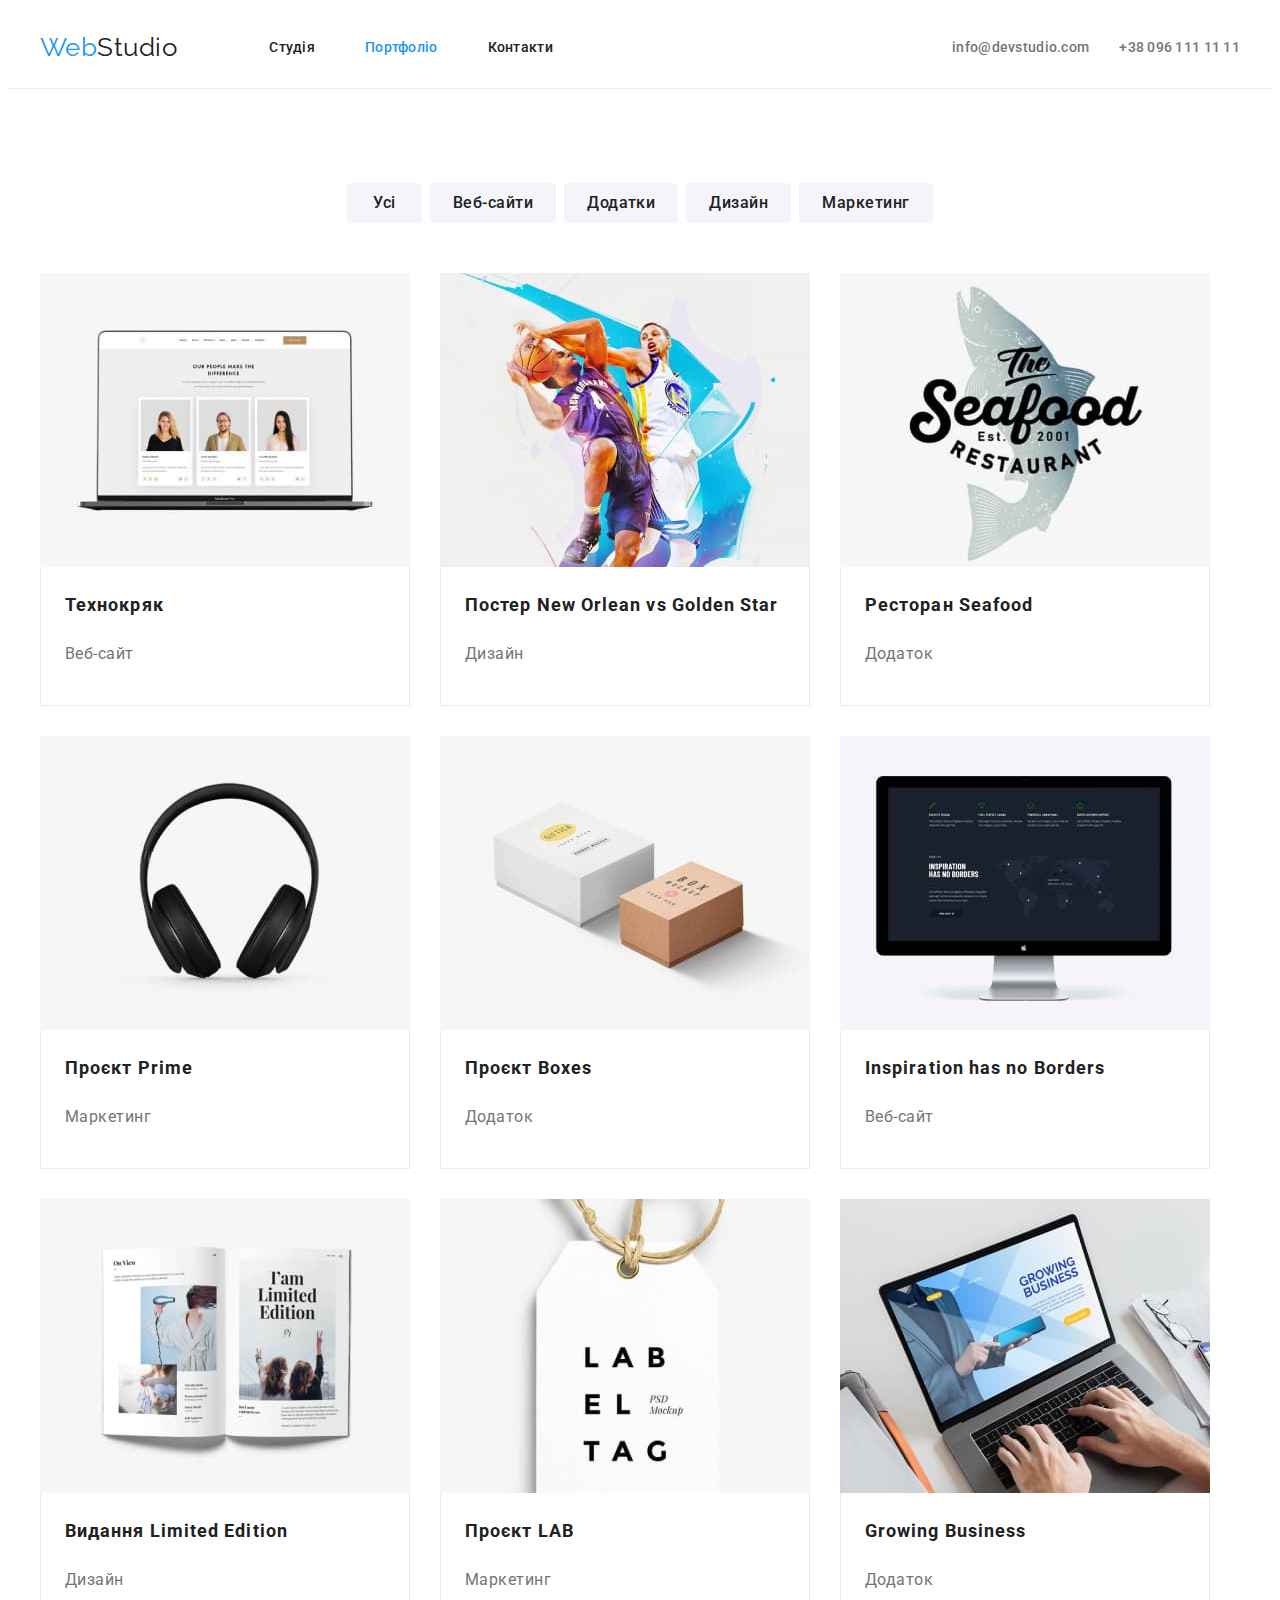
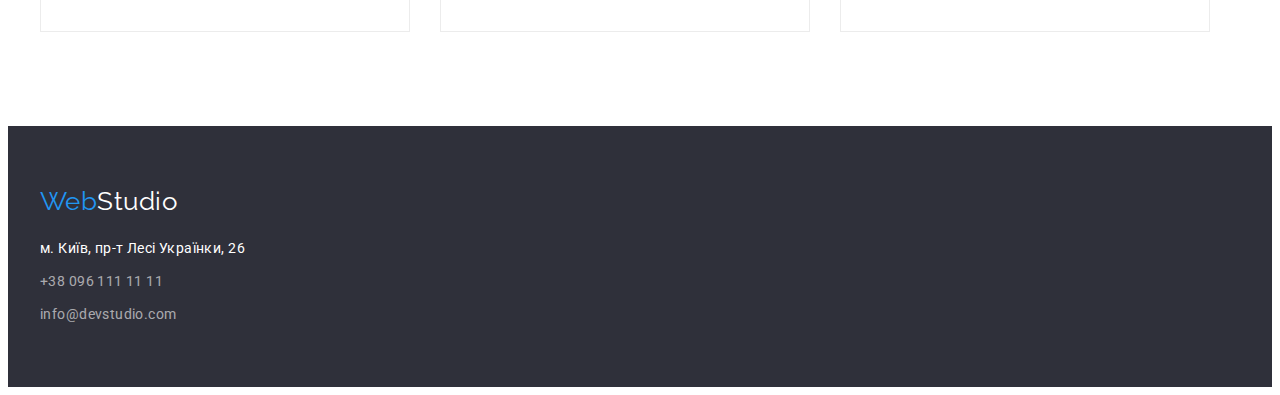
==== portfolio.html @ 0838f2b9 "home-work-04" ====
<!DOCTYPE html>
<html lang="uk">
  <head>
    <meta charset="UTF-8" />
    <meta http-equiv="X-UA-Compatible" content="IE=edge" />
    <meta name="viewport" content="width=device-width, initial-scale=1.0" />
    <title>WebStudio</title>
    <link rel="preconnect" href="https://fonts.googleapis.com" />
    <link rel="preconnect" href="https://fonts.gstatic.com" crossorigin />
    <link
      href="https://fonts.googleapis.com/css2?family=Raleway:wght@700&family=Roboto:wght@400;500;700;900&display=swap"
      rel="stylesheet"
    />
    <link
      rel="stylesheet"
      href="https://cdnjs.cloudflare.com/ajax/libs/modern-normalize/1.1.0/modern-normalize.min.css"
      integrity="sha512-wpPYUAdjBVSE4KJnH1VR1HeZfpl1ub8YT/NKx4PuQ5NmX2tKuGu6U/JRp5y+Y8XG2tV+wKQpNHVUX03MfMFn9Q=="
      crossorigin="anonymous"
      referrerpolicy="no-referrer"
    />
    <link rel="stylesheet" href="./css/style.css" />
  </head>
  <body>
    <!-- Heder -->
    <header class="heder">
      <div class="container main-nav">
        <!-- Logo -->
        <a href="./index.html" class="heder-logo link">
          <span class="heder-logo-web">Web</span>Studio
        </a>
        <!-- Site nav -->
        <nav>
          <ul class="site-nav list">
            <li class="item"><a class="link" href="./index.html">Студія</a></li>
            <li class="item">
              <a class="link current" href="./portfolio.html">Портфоліо</a>
            </li>
            <li class="item"><a class="link" href="">Контакти</a></li>
          </ul>
        </nav>
        <!-- Site contacts -->
        <ul class="site-contacts list">
          <li class="item">
            <a class="contacts-link link" href="">info@devstudio.com</a>
          </li>
          <li class="item">
            <a class="contacts-link link" href="">+38 096 111 11 11</a>
          </li>
        </ul>
      </div>
    </header>
    <!-- Main -->
    <main>
      <section class="gallery">
        <div class="container">
          <h1 class="visually-hidden">Наші роботи</h1>
          <ul class="filter list">
            <!-- Button -->
            <li class="filter-button">
              <button class="portfolio-button everyone" type="button">
                Усі
              </button>
            </li>
            <li class="filter-button">
              <button class="portfolio-button" type="button">Веб-сайти</button>
            </li>
            <li class="filter-button">
              <button class="portfolio-button" type="button">Додатки</button>
            </li>
            <li class="filter-button">
              <button class="portfolio-button" type="button">Дизайн</button>
            </li>
            <li class="filter-button">
              <button class="portfolio-button" type="button">Маркетинг</button>
            </li>
          </ul>
          <!-- Gallery -->
          <ul class="work-gallery list">
            <li class="work-gallery-item">
              <a class="work-gallery-link link" href="">
               <div class="galery-list">
                  <img
                  class="work-gallery-img"
                  src="./images/технокряк_img.jpeg"
                  alt="Технокряк"
                />
                <div class="gallery-item">
                  <h2 class="work-gallery-title">Технокряк</h2>
                  <p class="work-gallery-text">Веб-сайт</p>
                </div>   
               </div>
              </a>
            </li>
            <li class="work-gallery-item">
              <a class="work-gallery-link link" href="">
               <div class="galery-list">
                  <img
                  class="work-gallery-img"
                  src="./images/постер_img.jpeg"
                  alt="Постер New Orlean vs Golden Star"
                />
                <div class="gallery-item">
                  <h2 class="work-gallery-title">
                    Постер New Orlean vs Golden Star
                  </h2>
                  <p class="work-gallery-text">Дизайн</p>
                </div>
               </div>
              </a>
            </li>
            <li class="work-gallery-item">
              <a class="work-gallery-link link" href="">
               <div class="galery-list">
                  <img
                  class="work-gallery-img"
                  src="./images/ресторан_img.jpeg"
                  alt="Ресторан Seafood"
                />
                <div class="gallery-item">
                  <h2 class="work-gallery-title">Ресторан Seafood</h2>
                  <p class="work-gallery-text">Додаток</p>
                </div>
               </div>
              </a>
            </li>
            <li class="work-gallery-item">
              <a class="work-gallery-link link" href="">
               <div class="galery-list">
                  <img
                  class="work-gallery-img"
                  src="./images/prime_img.jpeg"
                  alt="Проєкт Prime"
                />
                <div class="gallery-item">
                  <h2 class="work-gallery-title">Проєкт Prime</h2>
                  <p class="work-gallery-text">Маркетинг</p>
                </div>
               </div>
              </a>
            </li>
            <li class="work-gallery-item">
              <a class="work-gallery-link link" href="">
               <div class="galery-list">
                  <img
                  class="work-gallery-img"
                  src="./images/проект_boxes_img.jpeg"
                  alt="Проєкт Boxes"
                />
                <div class="gallery-item">
                  <h2 class="work-gallery-title">Проєкт Boxes</h2>
                  <p class="work-gallery-text">Додаток</p>
                </div>
               </div>
              </a>
            </li>
            <li class="work-gallery-item">
              <a class="work-gallery-link link" href="">
               <div class="galery-list">
                  <img
                  class="work-gallery-img"
                  src="./images/inspiration_img.jpeg"
                  alt="Inspiration has no Borders"
                />
                <div class="gallery-item">
                  <h2 class="work-gallery-title">Inspiration has no Borders</h2>
                  <p class="work-gallery-text">Веб-сайт</p>
                </div>
               </div>
              </a>
            </li>
            <li class="work-gallery-item">
              <a class="work-gallery-link link" href="">
               <div class="galery-list">
                  <img
                  class="work-gallery-img"
                  src="./images/видання_img.jpeg"
                  alt="Видання Limited Edition"
                />
                <div class="gallery-item">
                  <h2 class="work-gallery-title">Видання Limited Edition</h2>
                  <p class="work-gallery-text">Дизайн</p>
                </div>
               </div>
              </a>
            </li>
            <li class="work-gallery-item">
              <a class="work-gallery-link link" href="">
               <div class="galery-list">
                  <img
                  class="work-gallery-img"
                  src="./images/lab_img.jpeg"
                  alt="Проєкт LAB"
                />
                <div class="gallery-item">
                  <h2 class="work-gallery-title">Проєкт LAB</h2>
                  <p class="work-gallery-text">Маркетинг</p>
                </div>
               </div>
              </a>
            </li>
            <li class="work-gallery-item">
              <a class="work-gallery-link link" href="">
               <div class="galery-list">
                  <img
                  class="work-gallery-img"
                  src="./images/growing_img.jpeg"
                  alt="Growing Business"
                />
                <div class="gallery-item">
                  <h2 class="work-gallery-title">Growing Business</h2>
                 <p class="work-gallery-text">Додаток</p>
                </div>
               </div>
              </a>
            </li>
          </ul>
        </div>
      </section>
    </main>
    <!-- Footer -->
    <footer class="footer">
      <div class="footer-container">
        <a href="./index.html" class="footer-logo link">
          <span class="footer-logo-web">Web</span>Studio
        </a>
        <address class="address">
          <ul class="footer-list list">
            <li class="footer-item">
              <a
                class="footer-address link"
                href="https://goo.gl/maps/XTzX59LygXazEwyC6"
                target="_blank"
                rel="noopener noreferrer nofollow"
                >м. Київ, пр-т Лесі Українки, 26
              </a>
            </li>
            <li class="footer-item">
              <a class="footer-link link" href="tel:+380961111111"
                >+38 096 111 11 11
              </a>
            </li>
            <li class="footer-item">
              <a class="footer-link link" href="mailto:info@devstudio.com"
                >info@devstudio.com
              </a>
            </li>
          </ul>
        </address>
      </div>
    </footer>
  </body>
</html>
---- css/style.css ----
/* колір основного тексту #212121 */

/* вторинний колір тексту #757575 */

/* білий колір #FFFFFF */

/* акцент #2196F3 */

/* основний колір фона #2F303A */

/* вторинний колір фона #F5F4FA */

/* колір блоку герой #2F303A */

:root {
   --primary-text-color: #212121;
   --title-text-color: #757575;
   --accent-color: #2196f3;
   --white-color: #ffffff;
   --team-color: #f5f4fa;
   --secondary-background-color: #2f303a;
   --footer-text-color: rgba(255, 255, 255, 0.6);
   --button-color: #188ce8;
   --portfolio-bgr-color: #f5f5f5;
 }
 
 body {
   background-color: var(--white-color);
   color: var(--primary-text-color);
 
   font-family: "Roboto", sans-serif;
   letter-spacing: 0.03em;
 }
 img {
   max-width: 100%;
   display: block;
 }

 h1,
 h2,
 h3,
 h4,
 p 
 a {
   margin: 0px;
   padding: 0px;
   text-decoration: none;
 }

 .list {
   list-style: none;
   padding: 0;
   margin: 0;
 }
 
 .link {
   text-decoration: none;
   padding-top: 32px;
   padding-bottom: 32px;
 }
 
 /* Heder */

.heder {
   border-bottom: 1px solid #ECECEC;
}

 .main-nav {
   display: flex;
   align-items: center;
 }

 .container {
   margin-left: auto;
   margin-right: auto;
   padding-left: 15px;
   padding-right: 15px;
   width: 1200px;
 }

 /* Logo */
 .heder-logo {
   display: block;
   padding-top: 24px;
   padding-bottom: 25px;
   margin-right: 92px;

   color: var(--primary-text-color);
   font-family: "Raleway", sans-serif;
   font-size: 26px;
   line-height: 1.19;
   
 }
 
 .heder-logo-web {
   color: var(--accent-color);
 }
 
 /* Site nav */
 .site-nav {
   display: flex;
 }

 .site-nav .item + .item {
   margin-left: 50px;
   display: block;
  
 } 

 .site-nav .item:last-child {
   margin-right: 0;

 }
   
 .site-nav .link {
   display: block;
   color: var(--primary-text-color);
   font-weight: 500;
   font-size: 14px;
   line-height: 1.14;
   letter-spacing: 0.02em;
 }
 
 .site-nav .link:hover,
 .site-nav .link:focus {
   color: var(--accent-color);
 }
 
 .site-nav .link.current {
   color: var(--accent-color);
 }
 
 /* Site contacts */
 .site-contacts {
   margin-left: auto;
   display: flex;

 }
 

 
 .site-contacts .contacts-link:hover,
 .site-contacts .contacts-link:focus {
   color: var(--accent-color);
 } 

 .site-contacts .item + .item {
   margin-left: 30px;
   display: block;
 }
 .contacts-link .link {
   padding-top: 32px;
   padding-bottom: 32px;
  
 } 
 .site-contacts .contacts-link {
   
   color: var(--title-text-color);
   font-weight: 500;
   font-size: 14px;
   line-height: 1.14;
   letter-spacing: 0.02em;
   display: inline-block;
   display: flex;
   align-items: center;
 }

 .mail-icon {
   width: 16px;
   height: 12px;
   margin-right: 10px;
 }
   
 .phone-icon {
   width: 10px;
   height: 16px;
   margin-right: 10px;
 }
 .mail-icon:hover,
 .mail-icon:focus {
   color: var(--accent-color);
 }

 /* Hero */
 
 .hero {
   background: var(--secondary-background-color);
   text-align: center;
   padding-top: 200px;
   padding-bottom: 200px;
 }

 .overley {
   max-width: 1600px;
   height: 600px;
   margin-left: auto;
   margin-right: auto;
   background-image: linear-gradient( 
      to right, 
      rgba(47, 48, 58, 0.4), 
      rgba(47, 48, 58, 0.4)),
   url(../images/hero.img.jpeg);
 }

 .container .list {
   text-align: center;
 }
 
 .hero-list {
   color: var(--white-color);
   font-weight: 900;
   font-size: 44px;
   line-height: 1.36;
   text-align: center;
   letter-spacing: 0.06em;
   text-transform: uppercase;
   margin-top: 0;
   margin-right: auto;
  margin-left: auto;
   margin-bottom: 30px;
   max-width: 696px;
}
 
 .hero-button {
   background-color: var(--accent-color);
   color: var(--white-color);
   box-shadow: 0px 4px 4px rgba(0, 0, 0, 0.15);
   font-family: inherit;
   font-weight: 700;
   font-size: 16px;
   line-height: 1.88;
   
   letter-spacing: 0.06em;
   border-radius: 4px;
   cursor: pointer;
   text-transform: initial;
   padding: 10px 32px;
   min-width: 216px;
   border: 1px solid transparent;
 }
 
 .hero-button:hover,
 .hero-button:focus {
   background-color: var(--button-color);
 }
 
 /* Advantage */
 
 .advantage {
   padding-top: 94px;
   padding-bottom: 94px;
}

  .visually-hidden {
   position: absolute;
   white-space: nowrap;
   width: 1px;
   height: 1px;
   overflow: hidden;
   border: 0;
   padding: 0;
   clip: rect(0 0 0 0);
   clip-path: inset(50%);
   margin: 0;
 }
 .advantage-list {
   flex-basis: 270px;
   text-align: left;
 }

 .advantage-list::before {
   display: block;
   content: "";
   height: 120px;
   margin-bottom: 30px;
   border-radius: 4px;
   background-color: #F5F4FA;
   background-size: 70px;
   background-repeat: no-repeat;
   background-position: center;
   
 }

 .icon-antena::before {
   background-image: url(../images/antenna\ .svg);
   
 }

 .icon-clock::before {
   background-image: url(../images/clock\ .svg);
 }

 .icon-vector::before {
   background-image: url(../images/Vector.svg);
 }

 .icon-astronaut::before {
   background-image: url(../images/astronaut\ .svg);
 } 
 .advantage-benefits {
   display: flex;
 }

 .advantage-benefits  .advantage-list + .advantage-list {
   margin-left: 30px;
 }
 
 .advantage-title {
   color: var(--primary-text-color);
   font-weight: 700;
   font-size: 14px;
   line-height: 1.14;
   letter-spacing: 0.03em;
   text-transform: uppercase;
   margin-top: 0;
   margin-bottom: 10px;
 }

 .advantage-text {
   color: var(--title-text-color);
   font-size: 14px;
   line-height: 1.71;
   letter-spacing: 0.03em;
   margin-top: 0;
   margin-bottom: 0;
   
 }
 
 /* Work */
 
 .section-work {
padding-bottom: 94px;
 }

 .title-work {
   color: var(--primary-text-color);
   font-weight: 700;
   font-size: 36px;
   line-height: 1.67;
   text-align: center;
   letter-spacing: 0.03em;
   margin-top: 0;
   margin-bottom: 50px;
 
   
 }

 .work {
   margin-top: 0;
   margin-bottom: 0;
   padding-left: 0;
   display: flex;
   flex-wrap: wrap;
 }
 
 .work-list {
   margin-right: 30px;
 }

 .work-list:nth-child(3n) {
   margin-right: 0;
 }

 .work-img {
   width: 370px;
   height: 294px; 
 }
 
 /* Team */

 .section-team {
   background-color: var(--team-color);
   padding-top: 94px;
   padding-bottom: 94px;
 }

 .title-team {
   color: var(--primary-text-color);
   font-weight: 700;
   font-size: 36px;
   line-height: 1.67;
   text-align: center;
   letter-spacing: 0.03em;
   margin-top: 0px;
   margin-bottom: 50px;
 }
 
 .team-list {
   margin-top: 0;
   margin-bottom: 0;
   display: flex;
   flex-wrap: wrap;
 }
 
 .team-list-hero {
   background-color: var(--white-color);
   box-shadow: 0px 1px 3px rgba(0, 0, 0, 0.12), 0px 1px 1px rgba(0, 0, 0, 0.14), 0px 2px 1px rgba(0, 0, 0, 0.2);
border-radius: 0px 0px 4px 4px;
 }

 .team-list-hero:not(:last-child) {
   margin-right: 30px;
 }

 .team-item {
   padding-top: 30px;
   padding-bottom: 30px;
 }
   
 .team-hero {
   color: var(--primary-text-color);
   font-weight: 500;
   font-size: 16px;
   line-height: 1.19;
   letter-spacing: 0.03em;
   margin-top: 0px;
   margin-bottom: 10px;
   text-align: center;
 }

 .team-text {
   color: var(--title-text-color);
   font-size: 16px;
   line-height: 1.19;
   margin-top: 0;
   margin-bottom: 0;
   text-align: center;
 }

 /* Company */

 .company {
   padding-top: 94px;
   padding-bottom: 94px;
 }

 .company-title {
   
   font-family: 'Roboto';
font-style: normal;
font-weight: 700;
font-size: 36px;
line-height: 42px;
text-align: center;
letter-spacing: 0.03em;
 }

 .company-about {
   display: flex;
 }

 .company-list {
   display: flex;
   justify-content: center;
   align-items: center;
   border: 1px solid #afb1b8;
   border-radius: 4px;
   transition: border-radius 250ms cubic-bezier(0.4, 0, 0.2, 1);
   width: 224px;
   height: 92px;
   margin: 15px;
   background-color: transparent;
   margin: 0px;
    padding: 0px;
    text-decoration: none;
 }


 .company-bloc {
   background-color: transparent;
   margin: 0px;
    padding: 0px;
    text-decoration: none;
 }

 .company-svg {
   fill: #afb1b8;
 }


 
 /* Footer */
 
 .footer {
   background-color: var(--secondary-background-color);
   padding-top: 60px;
   padding-bottom: 60px;
}

.footer-container {
   margin-left: auto;
   margin-right: auto;
   padding-left: 15px;
   padding-right: 15px;
   width: 1200px;
}

.footer-logo {
   color: var(--white-color);
   font-family: "Raleway", sans-serif;
   font-size: 26px;
   line-height: 1.19;
   display: inline-block;
   padding-top: 0;
   padding-bottom: 0;
   margin-bottom: 20px;
 }

.footer-logo-web {
   color: var(--accent-color);
   font-family: "Raleway", sans-serif;
   font-size: 26px;
   line-height: 1.19;
 }

 .footer-address {
   color: var(--white-color);
   font-style: normal;
   font-size: 14px;
   line-height: 1.71;
   letter-spacing: 0.03em;
   padding-top: 0;
   padding-bottom: 0;
   display: inline-block;
 }

 .footer-item {
   margin-bottom: 9px;
 }

 .footer-list .footer-item + .footer-item {
   margin-bottom: 9px;
 }

 .footer-list .footer-item:last-child {
   margin-bottom: 0;
 }
 
 .footer-address:hover,
 .footer-address:focus {
   color: var(--accent-color);
 }
 

 .footer-link:hover,
 .footer-link:focus {
   color: var(--accent-color);
 }
 
 .footer-link {
   color: var(--footer-text-color);
   font-style: normal;
   font-size: 14px;
   line-height: 1.71;
   letter-spacing: 0.03em;
   padding-top: 0;
   padding-bottom: 0;
 }
 
 /* Studio */
 
 .studio:hover,
 .studio:focus {
   color: var(--accent-color);
 }
 
 /* ----------------- Сторінка Портфоліо ---------------- */
 
 /* Main */

 .gallery {
   padding-top: 94px;
   padding-bottom: 94px;
 }
 
 .visually-hidden {
   white-space: nowrap;
   width: 1px;
   height: 1px;
   overflow: hidden;
   border: 0;
   padding: 0;
   clip: rect(0 0 0 0);
   clip-path: inset(50%);
   margin: -1px;
 }
 
 /* Button */

 .filter {
   display: flex;
   justify-content: center;
 }
 
 .filter .filter-button + .filter-button {
   margin-left: 8px;
 }

 .portfolio-button {
   background-color: var(--team-color);
   color: var(--primary-text-color);
   font-family: inherit;
   font-weight: 500;
   font-size: 16px;
   line-height: 1.62;
   letter-spacing: 0.03em;
   cursor: pointer;
   text-transform: initial;
   border-radius: 4px;
   border: 1px solid transparent;
   padding-left: 22px;
   padding-top: 6px;
   padding-right: 22px;
   padding-bottom: 6px;
 }
 .everyone {
   padding-left: 25px;
   padding-top: 6px;
   padding-right: 25px;
   padding-bottom: 6px;
}


 .portfolio-button:hover,
 .portfolio-button:focus {
   background-color: var(--accent-color);
   color: var(--white-color);
   box-shadow: 0px 4px 4px rgba(0, 0, 0, 0.15);

 }
 
 /* Work Gallery */

 .work-gallery {
   margin-top: 50px;
   display: flex;
   flex-wrap: wrap;
  
 }

 .galery-list:hover,
 .galery-list:focus {
   box-shadow: 0px 4px 4px rgba(0, 0, 0, 0.15);

 } 

 .gallery-item {
   padding-top: 20px;
   padding-bottom: 20px;
   padding-left: 24px;
   padding-right: 24px;
   border-left: 1px solid #ECECEC;
   border-right: 1px solid #ECECEC;
   border-bottom: 1px solid #ECECEC;
   
      
 }

 .work-gallery-item {
   margin-right: 30px;
   margin-bottom: 30px;
   text-align: left;
 
 }

 .work-gallery-item:nth-child(3n) {
   margin-right: 0;

 }

 .work-gallery-item:nth-last-child(-n + 3) {
   margin-bottom: 0;
 }

 .work-gallery-title {
   font-weight: 700;
   font-size: 18px;
   line-height: 2;
   letter-spacing: 0.06em;
   color: var(--primary-text-color);
   margin-bottom: 4px;
   
 }
 
 .work-gallery-text {
   font-size: 16px;
   line-height: 1.88;
   letter-spacing: 0.03em;
   color: var(--title-text-color);
   
 }
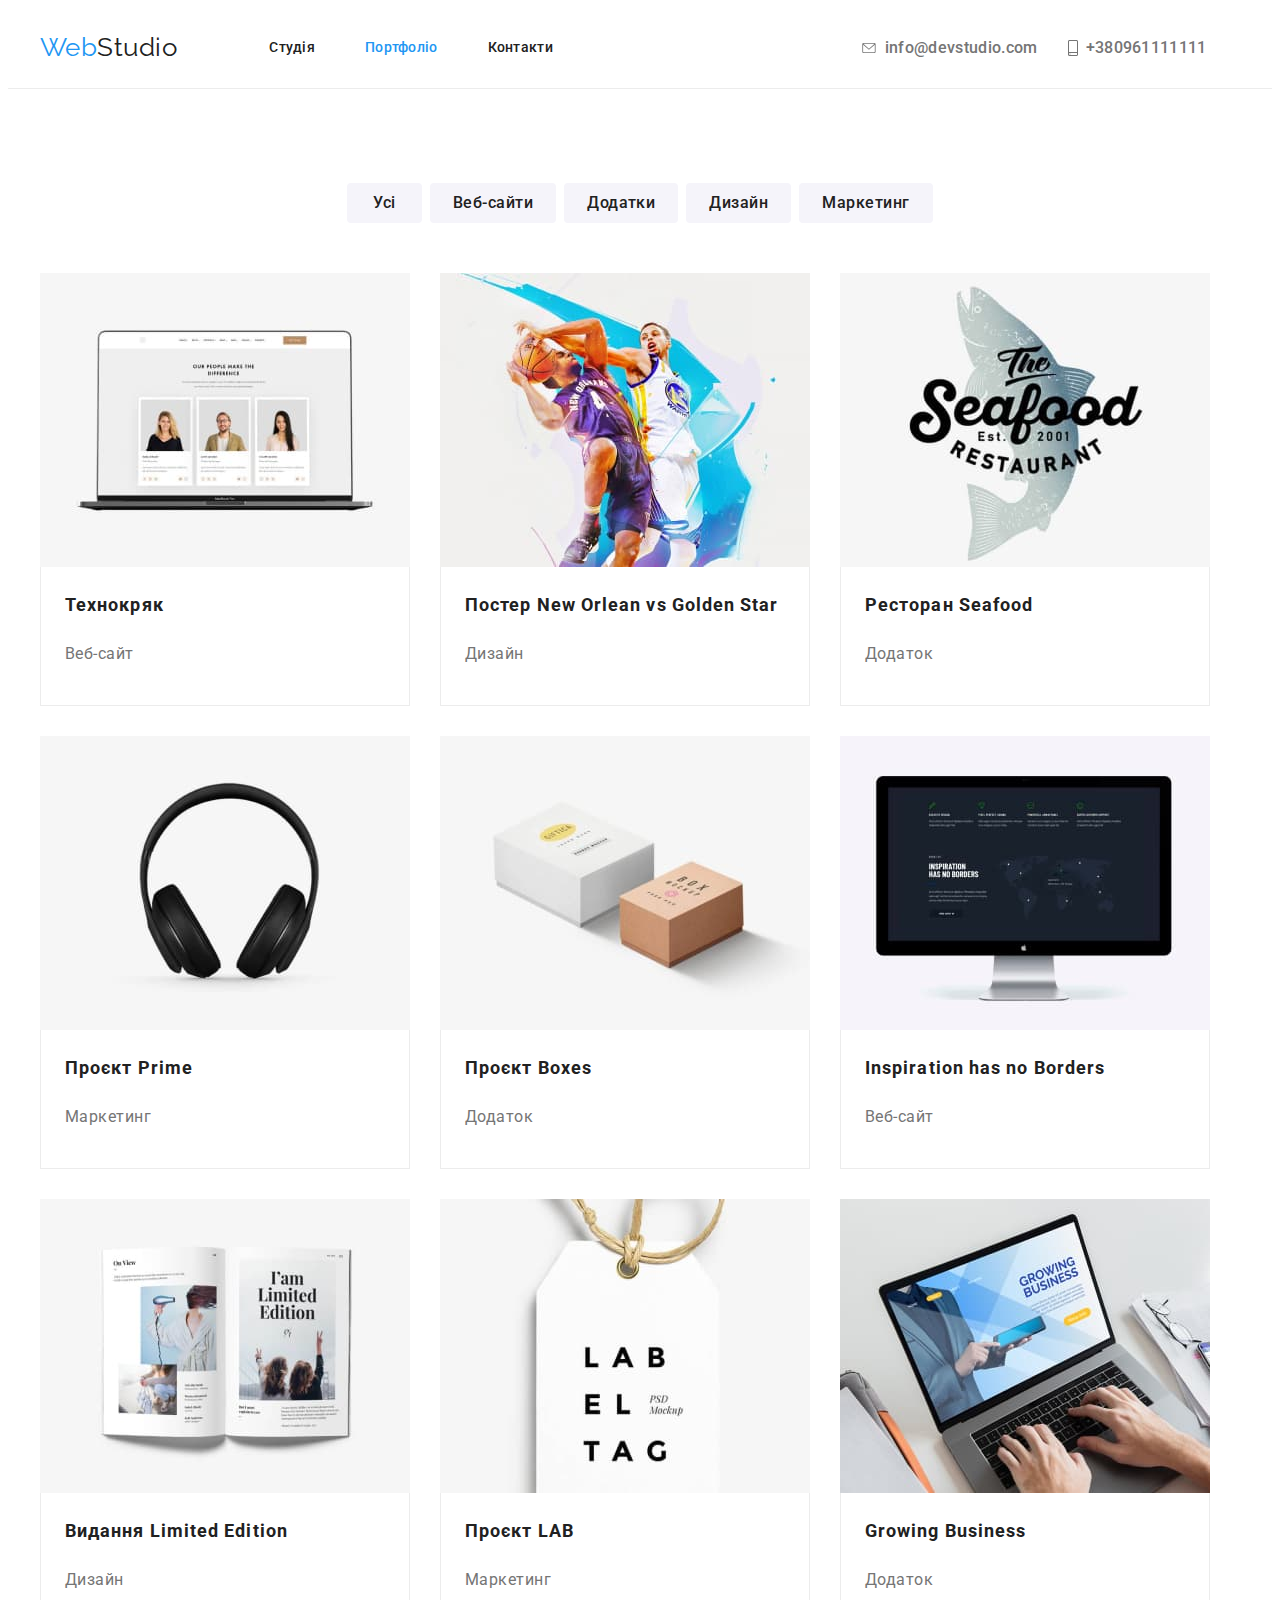
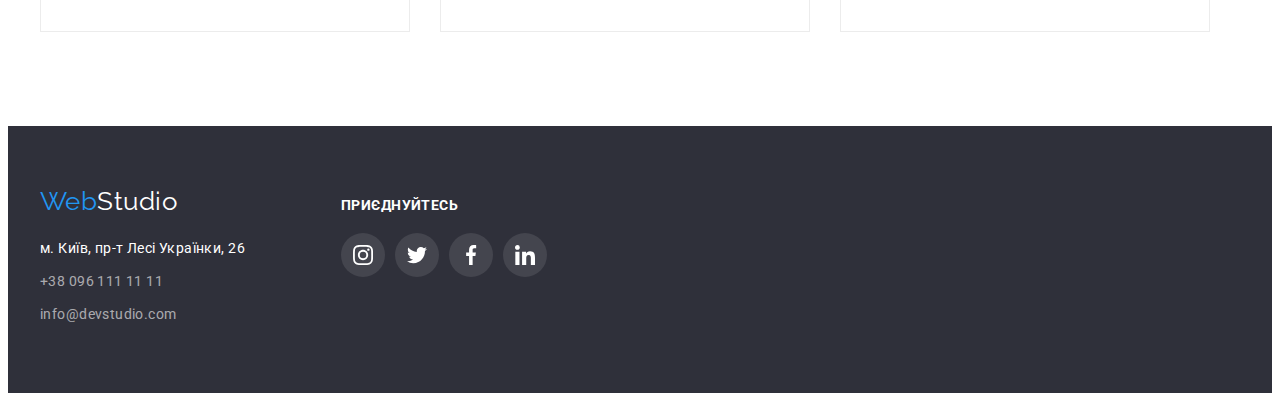
==== commit ccc291d1: "homework4" ====
--- a/portfolio.html
+++ b/portfolio.html
@@ -1,54 +1,56 @@
 <!DOCTYPE html>
 <html lang="uk">
-  <head>
-    <meta charset="UTF-8" />
-    <meta http-equiv="X-UA-Compatible" content="IE=edge" />
-    <meta name="viewport" content="width=device-width, initial-scale=1.0" />
-    <title>WebStudio</title>
-    <link rel="preconnect" href="https://fonts.googleapis.com" />
-    <link rel="preconnect" href="https://fonts.gstatic.com" crossorigin />
-    <link
-      href="https://fonts.googleapis.com/css2?family=Raleway:wght@700&family=Roboto:wght@400;500;700;900&display=swap"
-      rel="stylesheet"
-    />
-    <link
-      rel="stylesheet"
-      href="https://cdnjs.cloudflare.com/ajax/libs/modern-normalize/1.1.0/modern-normalize.min.css"
-      integrity="sha512-wpPYUAdjBVSE4KJnH1VR1HeZfpl1ub8YT/NKx4PuQ5NmX2tKuGu6U/JRp5y+Y8XG2tV+wKQpNHVUX03MfMFn9Q=="
-      crossorigin="anonymous"
-      referrerpolicy="no-referrer"
-    />
-    <link rel="stylesheet" href="./css/style.css" />
-  </head>
-  <body>
-    <!-- Heder -->
-    <header class="heder">
+<head>
+   <meta charset="UTF-8" />
+   <meta http-equiv="X-UA-Compatible" content="IE=edge" />
+   <meta name="viewport" content="width=device-width, initial-scale=1.0" />
+   <title>WebStudio</title>
+   <link rel="preconnect" href="https://fonts.googleapis.com" />
+   <link rel="preconnect" href="https://fonts.gstatic.com" crossorigin />
+   <link
+        href="https://fonts.googleapis.com/css2?family=Raleway:wght@700&family=Roboto:wght@400;500;700;900&display=swap"
+        rel="stylesheet"
+   />
+   <link rel="stylesheet" href="https://cdnjs.cloudflare.com/ajax/libs/modern-normalize/1.1.0/modern-normalize.min.css" integrity="sha512-wpPYUAdjBVSE4KJnH1VR1HeZfpl1ub8YT/NKx4PuQ5NmX2tKuGu6U/JRp5y+Y8XG2tV+wKQpNHVUX03MfMFn9Q==" crossorigin="anonymous" referrerpolicy="no-referrer" />
+   <link rel="stylesheet" href="./css/style.css" />
+ </head>
+<body>
+   <!-- Heder -->
+   <header class="heder">
       <div class="container main-nav">
-        <!-- Logo -->
-        <a href="./index.html" class="heder-logo link">
-          <span class="heder-logo-web">Web</span>Studio
-        </a>
-        <!-- Site nav -->
-        <nav>
-          <ul class="site-nav list">
-            <li class="item"><a class="link" href="./index.html">Студія</a></li>
-            <li class="item">
-              <a class="link current" href="./portfolio.html">Портфоліо</a>
-            </li>
-            <li class="item"><a class="link" href="">Контакти</a></li>
-          </ul>
-        </nav>
-        <!-- Site contacts -->
-        <ul class="site-contacts list">
-          <li class="item">
-            <a class="contacts-link link" href="">info@devstudio.com</a>
-          </li>
-          <li class="item">
-            <a class="contacts-link link" href="">+38 096 111 11 11</a>
-          </li>
-        </ul>
+         <!-- Logo -->
+         <a href="./index.html" class="heder-logo link">
+           <span class="heder-logo-web">Web</span>Studio
+         </a>
+         <!-- Site nav -->
+         <nav>
+            <ul class="site-nav list">
+               <li class="site-item"><a class="link" href="./index.html">Студія</a></li>
+               <li class="site-item"><a class="link  current" href="./portfolio.html">Портфоліо</a></li>
+               <li class="site-item"><a class="link" href="">Контакти</a></li>
+             </ul>
+         </nav>
+          <!-- Site contacts -->
+         <ul class="site-contacts list">
+           <li class="contacts-item">
+            <a class="contacts-link link" href="mailto:info@devstudio.com">
+               <svg class="contacts-icon"  width="16" height="10">
+                  <use href="./img-svg/icons.svg#mail.svg"></use>
+               </svg>
+               info@devstudio.com
+           </a>
+         </li>
+           <li class="contacts-item">
+            <a class="contacts-link link" href="tel:+380961111111">
+               <svg class="contacts-icon"  width="10" height="16">
+                  <use href="./img-svg/icons.svg#phone.svg"></use>
+               </svg>
+               +380961111111
+            </a>
+         </li>
+         </ul>
       </div>
-    </header>
+   </header>
     <!-- Main -->
     <main>
       <section class="gallery">
@@ -220,33 +222,71 @@
     <!-- Footer -->
     <footer class="footer">
       <div class="footer-container">
-        <a href="./index.html" class="footer-logo link">
-          <span class="footer-logo-web">Web</span>Studio
-        </a>
-        <address class="address">
-          <ul class="footer-list list">
-            <li class="footer-item">
-              <a
-                class="footer-address link"
-                href="https://goo.gl/maps/XTzX59LygXazEwyC6"
-                target="_blank"
-                rel="noopener noreferrer nofollow"
-                >м. Київ, пр-т Лесі Українки, 26
-              </a>
-            </li>
-            <li class="footer-item">
-              <a class="footer-link link" href="tel:+380961111111"
-                >+38 096 111 11 11
-              </a>
-            </li>
-            <li class="footer-item">
-              <a class="footer-link link" href="mailto:info@devstudio.com"
-                >info@devstudio.com
-              </a>
-            </li>
-          </ul>
-        </address>
+       <div class="contact-blok">
+          <div class="address-blok">
+             <a href="./index.html" class="footer-logo link">
+                <span class="footer-logo-web">Web</span>Studio
+              </a>
+              <address class="address">
+                 <ul class="footer-list list">
+                  <li class="footer-item">
+                    <a
+                      class="footer-address link"
+                      href="https://goo.gl/maps/XTzX59LygXazEwyC6"
+                      target="_blank"
+                      rel="noopener noreferrer nofollow"
+                      >м. Київ, пр-т Лесі Українки, 26
+                     </a>
+                  </li>
+                  <li class="footer-item">
+                    <a class="footer-link link" href="tel:+380961111111"
+                      >+38 096 111 11 11
+                    </a>
+                  </li>
+                  <li class="footer-item">
+                    <a class="footer-link link" href="mailto:info@devstudio.com"
+                      >info@devstudio.com
+                    </a>
+                  </li>
+                </ul>
+              </address>
+          </div>
+          <div class="soc-blok">
+             <p class="soc-footer-title">Приєднуйтесь</p>
+             <ul class="soc-footer-list">
+                <li class="soc-footer-item">
+                   <a href="" class="soc-footer-link">
+                      <svg class="soc-footer-icon" width="20" height="20">
+                         <use href="./img-svg/icons.svg#icon-instagram.svg"></use>
+                      </svg>
+                   </a>
+                </li>
+                <li class="soc-footer-item">
+                   <a href="" class="soc-footer-link">
+                      <svg class="soc-footer-icon" width="20" height="20">
+                         <use href="./img-svg/icons.svg#icon-twitter.svg"></use>
+                      </svg>
+                   </a>
+                </li>
+                <li class="soc-footer-item">
+                   <a href="" class="soc-footer-link">
+                      <svg class="soc-footer-icon" width="20" height="20">
+                         <use href="./img-svg/icons.svg#icon-facebook.svg"></use>
+                      </svg>
+                   </a>
+                </li>
+                <li class="soc-footer-item">
+                   <a href="" class="soc-footer-link">
+                      <svg class="soc-footer-icon" width="20" height="20">
+                         <use href="./img-svg/icons.svg#icon-linkedin.svg"></use>
+                      </svg>
+                   </a>
+                </li>
+             </ul>
+          </div>
+       </div>
       </div>
     </footer>
-  </body>
+</body>     
 </html>
+
--- a/css/style.css
+++ b/css/style.css
@@ -22,6 +22,7 @@
    --footer-text-color: rgba(255, 255, 255, 0.6);
    --button-color: #188ce8;
    --portfolio-bgr-color: #f5f5f5;
+   --border-color: #AFB1B8;
  }
  
  body {
@@ -58,6 +59,19 @@
    padding-top: 32px;
    padding-bottom: 32px;
  }
+
+ .visually-hidden {
+   position: absolute;
+   white-space: nowrap;
+   width: 1px;
+   height: 1px;
+   overflow: hidden;
+   border: 0;
+   padding: 0;
+   clip: rect(0 0 0 0);
+   clip-path: inset(50%);
+   margin: -1px;
+ }
  
  /* Heder */
 
@@ -101,13 +115,13 @@
    display: flex;
  }
 
- .site-nav .item + .item {
+ .site-nav .site-item + .site-item {
    margin-left: 50px;
    display: block;
   
  } 
 
- .site-nav .item:last-child {
+ .site-nav .site-item:last-child {
    margin-right: 0;
 
  }
@@ -132,55 +146,37 @@
  
  /* Site contacts */
  .site-contacts {
-   margin-left: auto;
-   display: flex;
-
- }
- 
-
- 
- .site-contacts .contacts-link:hover,
- .site-contacts .contacts-link:focus {
+   margin-left: 308px;
+   display: flex;
+   align-items: center;
+   gap: 30px;
+   
+}
+
+.contacts-link {
+   font-weight: 500;
+   line-height: 14px;
+   letter-spacing: .02em;
+   color: var(--title-text-color);
+   display: flex;
+   align-items: center;
+}
+
+.contacts-icon {
+   margin-right: 8px;
+   fill: var(--title-text-color);
+    
+}
+
+.contacts-link:hover, 
+.contacts-link:focus {
    color: var(--accent-color);
- } 
-
- .site-contacts .item + .item {
-   margin-left: 30px;
-   display: block;
- }
- .contacts-link .link {
-   padding-top: 32px;
-   padding-bottom: 32px;
-  
- } 
- .site-contacts .contacts-link {
-   
-   color: var(--title-text-color);
-   font-weight: 500;
-   font-size: 14px;
-   line-height: 1.14;
-   letter-spacing: 0.02em;
-   display: inline-block;
-   display: flex;
-   align-items: center;
- }
-
- .mail-icon {
-   width: 16px;
-   height: 12px;
-   margin-right: 10px;
- }
-   
- .phone-icon {
-   width: 10px;
-   height: 16px;
-   margin-right: 10px;
- }
- .mail-icon:hover,
- .mail-icon:focus {
-   color: var(--accent-color);
- }
-
+}
+
+.contacts-link:hover .contacts-icon,
+.contacts-link:focus .contacts-icon {
+   fill: var(--accent-color);
+}
  /* Hero */
  
  .hero {
@@ -427,64 +423,106 @@
    text-align: center;
  }
 
+ .team-soc-list {
+   display: flex;
+   justify-content: center;
+   gap: 10px;
+
+}
+
+.team-soc-link {
+   width: 44px;
+   height: 44px;
+   margin-top: 16px;
+    display: flex;
+    justify-content: center;
+    align-items: center;
+    border-radius: 50%;
+
+}
+ .team-soc-link:hover,
+ .team-soc-link:focus {
+  background-color: var(--accent-color);
+ }
+
+ .team-soc-link:hover .team-soc-icon,
+ .team-soc-link:focus .team-soc-icon{
+   fill: white;
+ }
+ 
+.team-soc-icon {
+   fill: #AFB1B8;
+}
+
+.team-soc-icon:hover,
+.team-soc-icon:focus {
+   color: var(--white-color);
+} 
+
  /* Company */
 
- .company {
+ .section-company {
    padding-top: 94px;
    padding-bottom: 94px;
  }
 
  .company-title {
-   
-   font-family: 'Roboto';
-font-style: normal;
-font-weight: 700;
-font-size: 36px;
-line-height: 42px;
-text-align: center;
-letter-spacing: 0.03em;
- }
-
- .company-about {
-   display: flex;
+   color: var(--primary-text-color);
+   font-weight: 700;
+   font-size: 36px;
+   line-height: 1.67;
+   text-align: center;
+   letter-spacing: 0.03em;
+   margin-top: 0px;
+   margin-bottom: 50px;
+
  }
 
  .company-list {
    display: flex;
    justify-content: center;
-   align-items: center;
-   border: 1px solid #afb1b8;
-   border-radius: 4px;
-   transition: border-radius 250ms cubic-bezier(0.4, 0, 0.2, 1);
-   width: 224px;
+   gap: 30px;
+}
+
+.company-item {
+   width: 170px;
    height: 92px;
-   margin: 15px;
-   background-color: transparent;
-   margin: 0px;
-    padding: 0px;
-    text-decoration: none;
- }
-
-
- .company-bloc {
-   background-color: transparent;
-   margin: 0px;
-    padding: 0px;
-    text-decoration: none;
- }
-
- .company-svg {
-   fill: #afb1b8;
- }
-
-
- 
+   border: 1px solid var(--border-color);
+   border-radius: 5px;
+   display: block;
+}
+
+.company-link {
+   width: 106px;
+   height: 60px;
+   margin-top: 16px;
+    display: inline-flex;
+    justify-content: center;
+    align-items: center;
+}
+.company-icon {
+   fill: #AFB1B8;
+}
+.company-item:hover,
+.company-item:focus {
+   border-color: var(--accent-color);
+ 
+ 
+}
+
+.company-item:hover .company-icon,
+.company-item:focus .company-icon{
+  fill: var(--accent-color);
+  
+}
+
  /* Footer */
  
  .footer {
    background-color: var(--secondary-background-color);
    padding-top: 60px;
    padding-bottom: 60px;
+   
 }
 
 .footer-container {
@@ -493,7 +531,27 @@
    padding-left: 15px;
    padding-right: 15px;
    width: 1200px;
-}
+   gap: 70px;  
+   
+}
+
+.contact-blok {
+   gap: 70px;
+   display: flex;
+   margin: 0;
+   padding: 0;
+   align-items: baseline;
+}
+
+.address-blok {
+   flex-direction: column;
+   width: 231px;
+   height: 136px;
+   margin: 0;
+   padding: 0;
+}
+
+/* Studio Footer */
 
 .footer-logo {
    color: var(--white-color);
@@ -513,6 +571,19 @@
    line-height: 1.19;
  }
 
+ .studio:hover,
+ .studio:focus {
+   color: var(--accent-color);
+ }
+
+
+ .address {
+   width: 231px;
+   margin: 0;
+   padding: 0;
+   display: block;
+ }
+
  .footer-address {
    color: var(--white-color);
    font-style: normal;
@@ -557,13 +628,59 @@
    padding-bottom: 0;
  }
  
- /* Studio */
- 
- .studio:hover,
- .studio:focus {
-   color: var(--accent-color);
- }
- 
+
+/* Soc Footer */
+
+ .soc-blok {
+   display: block;
+   width: 206px;
+   height: 136px;
+   
+  
+ 
+}
+.soc-footer-title {
+   font-weight: 700;
+    font-size: 14px;
+    line-height: 16px;
+    text-align: center;
+    letter-spacing: .03em;
+    text-transform: uppercase;
+    color: #fff;
+    margin-bottom: 20px;
+    margin: 0;
+    padding: 0;
+   height: 16px;
+    width: 116px;
+    margin-bottom: 20px;
+}
+.soc-footer-list {
+   display: flex;
+    gap: 10px;
+    margin: 0;
+    padding: 0;
+}
+.soc-footer-item {
+   display: flex;
+   justify-content: center;
+   align-items: center;
+   width: 44px;
+   height: 44px;
+   border-radius: 50%;
+   background-color: rgba(255,255,255,.1);
+}
+.soc-footer-link {
+    display: flex;
+    justify-content: center;
+   
+}
+.soc-footer-icon {
+   fill: #fff;
+}
+
+.soc-footer-item:hover {
+   background-color: #2196f3;
+   }
  /* ----------------- Сторінка Портфоліо ---------------- */
  
  /* Main */
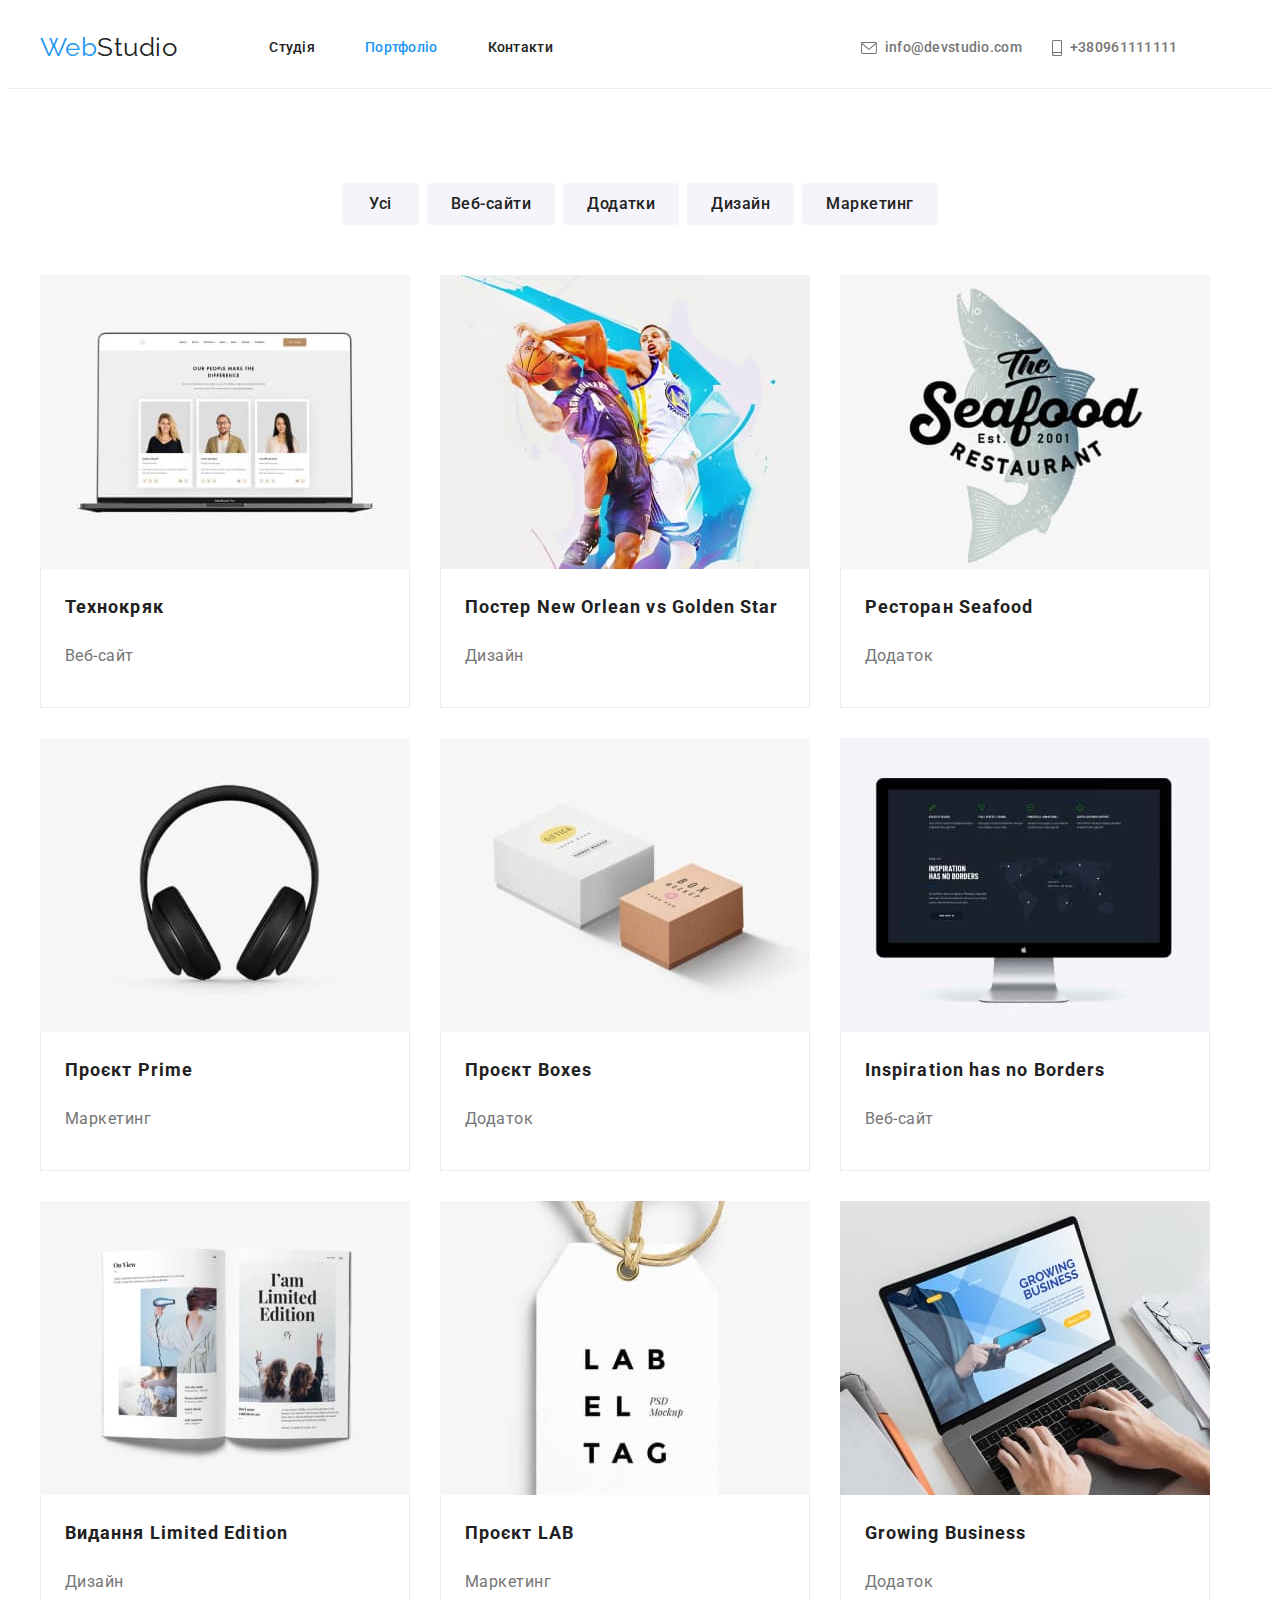
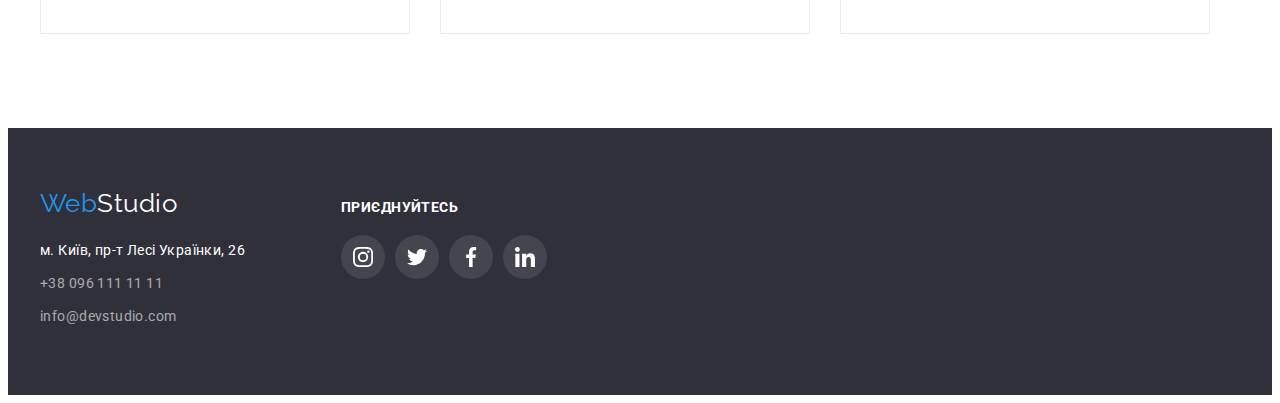
==== commit 347cd21e: "homework4" ====
--- a/portfolio.html
+++ b/portfolio.html
@@ -25,16 +25,16 @@
          <!-- Site nav -->
          <nav>
             <ul class="site-nav list">
-               <li class="site-item"><a class="link" href="./index.html">Студія</a></li>
-               <li class="site-item"><a class="link  current" href="./portfolio.html">Портфоліо</a></li>
-               <li class="site-item"><a class="link" href="">Контакти</a></li>
+               <li class="site-item"><a class="site-link link" href="./index.html">Студія</a></li>
+               <li class="site-item"><a class="site-link link  current" href="./portfolio.html">Портфоліо</a></li>
+               <li class="site-item"><a class="site-link link" href="">Контакти</a></li>
              </ul>
          </nav>
           <!-- Site contacts -->
          <ul class="site-contacts list">
            <li class="contacts-item">
             <a class="contacts-link link" href="mailto:info@devstudio.com">
-               <svg class="contacts-icon"  width="16" height="10">
+               <svg class="contacts-icon"  width="16" height="12">
                   <use href="./img-svg/icons.svg#mail.svg"></use>
                </svg>
                info@devstudio.com
--- a/css/style.css
+++ b/css/style.css
@@ -56,8 +56,6 @@
  
  .link {
    text-decoration: none;
-   padding-top: 32px;
-   padding-bottom: 32px;
  }
 
  .visually-hidden {
@@ -126,7 +124,7 @@
 
  }
    
- .site-nav .link {
+ .site-nav .site-link {
    display: block;
    color: var(--primary-text-color);
    font-weight: 500;
@@ -135,8 +133,8 @@
    letter-spacing: 0.02em;
  }
  
- .site-nav .link:hover,
- .site-nav .link:focus {
+ .site-nav .site-link:hover,
+ .site-nav .site-link:focus {
    color: var(--accent-color);
  }
  
@@ -155,7 +153,8 @@
 
 .contacts-link {
    font-weight: 500;
-   line-height: 14px;
+   line-height: 1.14px;
+   font-size: 14px;
    letter-spacing: .02em;
    color: var(--title-text-color);
    display: flex;
@@ -188,7 +187,6 @@
 
  .overley {
    max-width: 1600px;
-   height: 600px;
    margin-left: auto;
    margin-right: auto;
    background-image: linear-gradient( 
@@ -232,8 +230,8 @@
    text-transform: initial;
    padding: 10px 32px;
    min-width: 216px;
-   border: 1px solid transparent;
- }
+border-color: transparent;
+}
  
  .hero-button:hover,
  .hero-button:focus {
@@ -475,7 +473,7 @@
    letter-spacing: 0.03em;
    margin-top: 0px;
    margin-bottom: 50px;
-
+   
  }
 
  .company-list {
@@ -485,34 +483,35 @@
 }
 
 .company-item {
-   width: 170px;
-   height: 92px;
-   border: 1px solid var(--border-color);
-   border-radius: 5px;
-   display: block;
+  
 }
 
 .company-link {
    width: 106px;
    height: 60px;
-   margin-top: 16px;
+
     display: inline-flex;
     justify-content: center;
     align-items: center;
+    width: 170px;
+    height: 92px;
+    border: 1px solid var(--border-color);
+    border-radius: 5px;
 }
 .company-icon {
    fill: #AFB1B8;
 }
-.company-item:hover,
-.company-item:focus {
+.company-link:hover,
+.company-link:focus {
    border-color: var(--accent-color);
  
  
 }
 
-.company-item:hover .company-icon,
-.company-item:focus .company-icon{
+.company-link:hover .company-icon,
+.company-link:focus .company-icon{
   fill: var(--accent-color);
+  
   
 }
 
@@ -662,16 +661,18 @@
 }
 .soc-footer-item {
    display: flex;
+   border-radius: 50%;
+   
+}
+.soc-footer-link {
+   display: flex;
    justify-content: center;
    align-items: center;
    width: 44px;
    height: 44px;
    border-radius: 50%;
    background-color: rgba(255,255,255,.1);
-}
-.soc-footer-link {
-    display: flex;
-    justify-content: center;
+    
    
 }
 .soc-footer-icon {
@@ -724,7 +725,7 @@
    cursor: pointer;
    text-transform: initial;
    border-radius: 4px;
-   border: 1px solid transparent;
+   border-color: transparent;
    padding-left: 22px;
    padding-top: 6px;
    padding-right: 22px;
@@ -754,13 +755,30 @@
    flex-wrap: wrap;
   
  }
-
- .galery-list:hover,
- .galery-list:focus {
+ .work-gallery-item {
+   margin-right: 30px;
+   margin-bottom: 30px;
+   text-align: left;
+ }
+
+ .work-gallery-item:nth-child(3n) {
+   margin-right: 0;
+
+ }
+
+ .work-gallery-item:nth-last-child(-n + 3) {
+   margin-bottom: 0;
+ }
+
+ .work-gallery-link {
+   display: block;
+ }
+
+ .work-gallery-link:hover,
+ .work-gallery-link:focus {
    box-shadow: 0px 4px 4px rgba(0, 0, 0, 0.15);
-
  } 
-
+ 
  .gallery-item {
    padding-top: 20px;
    padding-bottom: 20px;
@@ -769,24 +787,6 @@
    border-left: 1px solid #ECECEC;
    border-right: 1px solid #ECECEC;
    border-bottom: 1px solid #ECECEC;
-   
-      
- }
-
- .work-gallery-item {
-   margin-right: 30px;
-   margin-bottom: 30px;
-   text-align: left;
- 
- }
-
- .work-gallery-item:nth-child(3n) {
-   margin-right: 0;
-
- }
-
- .work-gallery-item:nth-last-child(-n + 3) {
-   margin-bottom: 0;
  }
 
  .work-gallery-title {
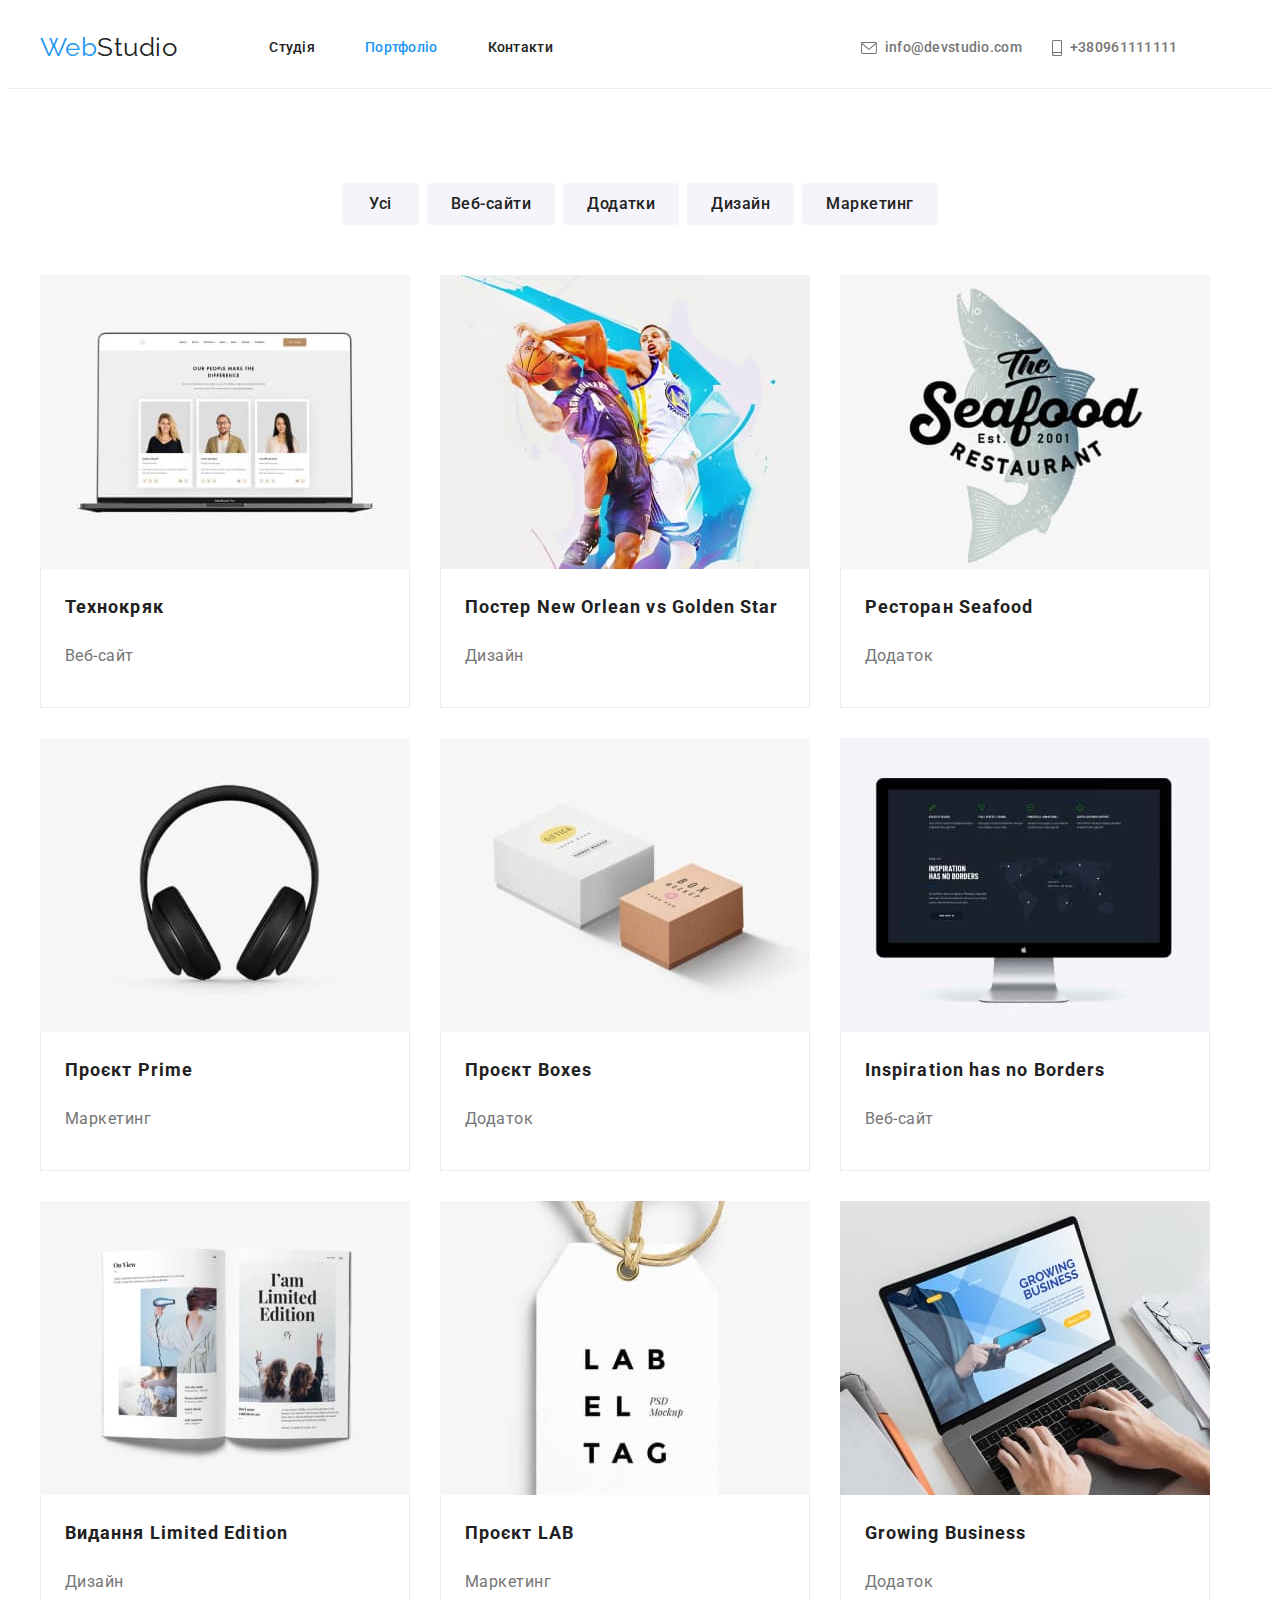
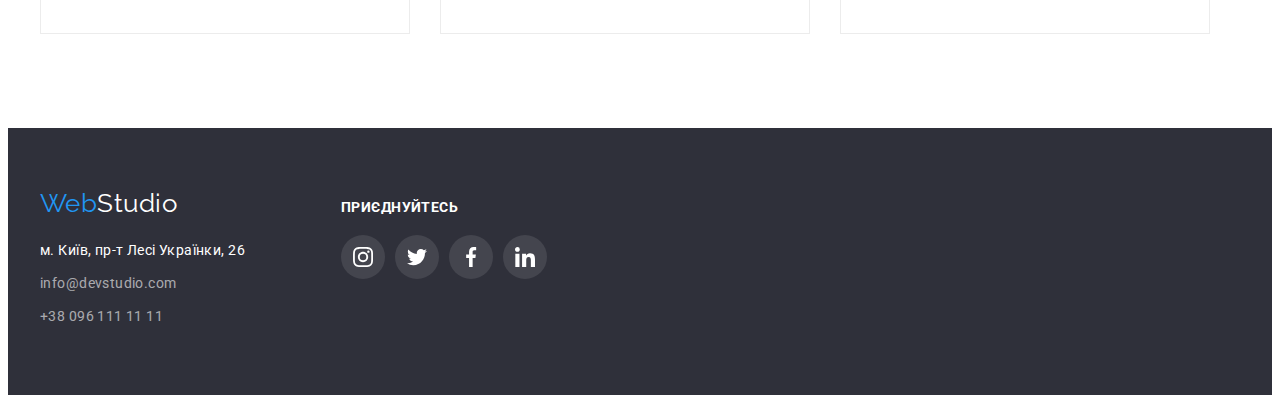
==== commit ee191ebc: "homework4" ====
--- a/portfolio.html
+++ b/portfolio.html
@@ -1,56 +1,70 @@
 <!DOCTYPE html>
 <html lang="uk">
-<head>
-   <meta charset="UTF-8" />
-   <meta http-equiv="X-UA-Compatible" content="IE=edge" />
-   <meta name="viewport" content="width=device-width, initial-scale=1.0" />
-   <title>WebStudio</title>
-   <link rel="preconnect" href="https://fonts.googleapis.com" />
-   <link rel="preconnect" href="https://fonts.gstatic.com" crossorigin />
-   <link
-        href="https://fonts.googleapis.com/css2?family=Raleway:wght@700&family=Roboto:wght@400;500;700;900&display=swap"
-        rel="stylesheet"
-   />
-   <link rel="stylesheet" href="https://cdnjs.cloudflare.com/ajax/libs/modern-normalize/1.1.0/modern-normalize.min.css" integrity="sha512-wpPYUAdjBVSE4KJnH1VR1HeZfpl1ub8YT/NKx4PuQ5NmX2tKuGu6U/JRp5y+Y8XG2tV+wKQpNHVUX03MfMFn9Q==" crossorigin="anonymous" referrerpolicy="no-referrer" />
-   <link rel="stylesheet" href="./css/style.css" />
- </head>
-<body>
-   <!-- Heder -->
-   <header class="heder">
+  <head>
+    <meta charset="UTF-8" />
+    <meta http-equiv="X-UA-Compatible" content="IE=edge" />
+    <meta name="viewport" content="width=device-width, initial-scale=1.0" />
+    <title>WebStudio</title>
+    <link rel="preconnect" href="https://fonts.googleapis.com" />
+    <link rel="preconnect" href="https://fonts.gstatic.com" crossorigin />
+    <link
+      href="https://fonts.googleapis.com/css2?family=Raleway:wght@700&family=Roboto:wght@400;500;700;900&display=swap"
+      rel="stylesheet"
+    />
+    <link
+      rel="stylesheet"
+      href="https://cdnjs.cloudflare.com/ajax/libs/modern-normalize/1.1.0/modern-normalize.min.css"
+      integrity="sha512-wpPYUAdjBVSE4KJnH1VR1HeZfpl1ub8YT/NKx4PuQ5NmX2tKuGu6U/JRp5y+Y8XG2tV+wKQpNHVUX03MfMFn9Q=="
+      crossorigin="anonymous"
+      referrerpolicy="no-referrer"
+    />
+    <link rel="stylesheet" href="./css/style.css" />
+  </head>
+  <body>
+    <!-- Heder -->
+    <header class="heder">
       <div class="container main-nav">
-         <!-- Logo -->
-         <a href="./index.html" class="heder-logo link">
-           <span class="heder-logo-web">Web</span>Studio
-         </a>
-         <!-- Site nav -->
-         <nav>
-            <ul class="site-nav list">
-               <li class="site-item"><a class="site-link link" href="./index.html">Студія</a></li>
-               <li class="site-item"><a class="site-link link  current" href="./portfolio.html">Портфоліо</a></li>
-               <li class="site-item"><a class="site-link link" href="">Контакти</a></li>
-             </ul>
-         </nav>
-          <!-- Site contacts -->
-         <ul class="site-contacts list">
-           <li class="contacts-item">
+        <!-- Logo -->
+        <a href="./index.html" class="heder-logo link">
+          <span class="heder-logo-web">Web</span>Studio
+        </a>
+        <!-- Site nav -->
+        <nav>
+          <ul class="site-nav list">
+            <li class="site-item">
+              <a class="site-link link" href="./index.html">Студія</a>
+            </li>
+            <li class="site-item">
+              <a class="site-link link current" href="./portfolio.html"
+                >Портфоліо</a
+              >
+            </li>
+            <li class="site-item">
+              <a class="site-link link" href="">Контакти</a>
+            </li>
+          </ul>
+        </nav>
+        <!-- Site contacts -->
+        <ul class="site-contacts list">
+          <li class="contacts-item">
             <a class="contacts-link link" href="mailto:info@devstudio.com">
-               <svg class="contacts-icon"  width="16" height="12">
-                  <use href="./img-svg/icons.svg#mail.svg"></use>
-               </svg>
-               info@devstudio.com
-           </a>
-         </li>
-           <li class="contacts-item">
+              <svg class="contacts-icon" width="16" height="12">
+                <use href="./img-svg/icons.svg#mail.svg"></use>
+              </svg>
+              info@devstudio.com
+            </a>
+          </li>
+          <li class="contacts-item">
             <a class="contacts-link link" href="tel:+380961111111">
-               <svg class="contacts-icon"  width="10" height="16">
-                  <use href="./img-svg/icons.svg#phone.svg"></use>
-               </svg>
-               +380961111111
+              <svg class="contacts-icon" width="10" height="16">
+                <use href="./img-svg/icons.svg#phone.svg"></use>
+              </svg>
+              +380961111111
             </a>
-         </li>
-         </ul>
+          </li>
+        </ul>
       </div>
-   </header>
+    </header>
     <!-- Main -->
     <main>
       <section class="gallery">
@@ -80,139 +94,141 @@
           <ul class="work-gallery list">
             <li class="work-gallery-item">
               <a class="work-gallery-link link" href="">
-               <div class="galery-list">
-                  <img
-                  class="work-gallery-img"
-                  src="./images/технокряк_img.jpeg"
-                  alt="Технокряк"
-                />
-                <div class="gallery-item">
-                  <h2 class="work-gallery-title">Технокряк</h2>
-                  <p class="work-gallery-text">Веб-сайт</p>
-                </div>   
-               </div>
-              </a>
-            </li>
-            <li class="work-gallery-item">
-              <a class="work-gallery-link link" href="">
-               <div class="galery-list">
-                  <img
-                  class="work-gallery-img"
-                  src="./images/постер_img.jpeg"
-                  alt="Постер New Orlean vs Golden Star"
-                />
-                <div class="gallery-item">
-                  <h2 class="work-gallery-title">
-                    Постер New Orlean vs Golden Star
-                  </h2>
-                  <p class="work-gallery-text">Дизайн</p>
-                </div>
-               </div>
-              </a>
-            </li>
-            <li class="work-gallery-item">
-              <a class="work-gallery-link link" href="">
-               <div class="galery-list">
-                  <img
-                  class="work-gallery-img"
-                  src="./images/ресторан_img.jpeg"
-                  alt="Ресторан Seafood"
-                />
-                <div class="gallery-item">
-                  <h2 class="work-gallery-title">Ресторан Seafood</h2>
-                  <p class="work-gallery-text">Додаток</p>
-                </div>
-               </div>
-              </a>
-            </li>
-            <li class="work-gallery-item">
-              <a class="work-gallery-link link" href="">
-               <div class="galery-list">
-                  <img
-                  class="work-gallery-img"
-                  src="./images/prime_img.jpeg"
-                  alt="Проєкт Prime"
-                />
-                <div class="gallery-item">
-                  <h2 class="work-gallery-title">Проєкт Prime</h2>
-                  <p class="work-gallery-text">Маркетинг</p>
-                </div>
-               </div>
-              </a>
-            </li>
-            <li class="work-gallery-item">
-              <a class="work-gallery-link link" href="">
-               <div class="galery-list">
-                  <img
-                  class="work-gallery-img"
-                  src="./images/проект_boxes_img.jpeg"
-                  alt="Проєкт Boxes"
-                />
-                <div class="gallery-item">
-                  <h2 class="work-gallery-title">Проєкт Boxes</h2>
-                  <p class="work-gallery-text">Додаток</p>
-                </div>
-               </div>
-              </a>
-            </li>
-            <li class="work-gallery-item">
-              <a class="work-gallery-link link" href="">
-               <div class="galery-list">
-                  <img
-                  class="work-gallery-img"
-                  src="./images/inspiration_img.jpeg"
-                  alt="Inspiration has no Borders"
-                />
-                <div class="gallery-item">
-                  <h2 class="work-gallery-title">Inspiration has no Borders</h2>
-                  <p class="work-gallery-text">Веб-сайт</p>
-                </div>
-               </div>
-              </a>
-            </li>
-            <li class="work-gallery-item">
-              <a class="work-gallery-link link" href="">
-               <div class="galery-list">
-                  <img
-                  class="work-gallery-img"
-                  src="./images/видання_img.jpeg"
-                  alt="Видання Limited Edition"
-                />
-                <div class="gallery-item">
-                  <h2 class="work-gallery-title">Видання Limited Edition</h2>
-                  <p class="work-gallery-text">Дизайн</p>
-                </div>
-               </div>
-              </a>
-            </li>
-            <li class="work-gallery-item">
-              <a class="work-gallery-link link" href="">
-               <div class="galery-list">
-                  <img
-                  class="work-gallery-img"
-                  src="./images/lab_img.jpeg"
-                  alt="Проєкт LAB"
-                />
-                <div class="gallery-item">
-                  <h2 class="work-gallery-title">Проєкт LAB</h2>
-                  <p class="work-gallery-text">Маркетинг</p>
-                </div>
-               </div>
-              </a>
-            </li>
-            <li class="work-gallery-item">
-              <a class="work-gallery-link link" href="">
-               <div class="galery-list">
-                  <img
-                  class="work-gallery-img"
-                  src="./images/growing_img.jpeg"
-                  alt="Growing Business"
-                />
-                <div class="gallery-item">
-                  <h2 class="work-gallery-title">Growing Business</h2>
-                 <p class="work-gallery-text">Додаток</p>
-                </div>
-               </div>
+                <div class="galery-list">
+                  <img
+                    class="work-gallery-img"
+                    src="./images/технокряк_img.jpeg"
+                    alt="Технокряк"
+                  />
+                  <div class="gallery-item">
+                    <h2 class="work-gallery-title">Технокряк</h2>
+                    <p class="work-gallery-text">Веб-сайт</p>
+                  </div>
+                </div>
+              </a>
+            </li>
+            <li class="work-gallery-item">
+              <a class="work-gallery-link link" href="">
+                <div class="galery-list">
+                  <img
+                    class="work-gallery-img"
+                    src="./images/постер_img.jpeg"
+                    alt="Постер New Orlean vs Golden Star"
+                  />
+                  <div class="gallery-item">
+                    <h2 class="work-gallery-title">
+                      Постер New Orlean vs Golden Star
+                    </h2>
+                    <p class="work-gallery-text">Дизайн</p>
+                  </div>
+                </div>
+              </a>
+            </li>
+            <li class="work-gallery-item">
+              <a class="work-gallery-link link" href="">
+                <div class="galery-list">
+                  <img
+                    class="work-gallery-img"
+                    src="./images/ресторан_img.jpeg"
+                    alt="Ресторан Seafood"
+                  />
+                  <div class="gallery-item">
+                    <h2 class="work-gallery-title">Ресторан Seafood</h2>
+                    <p class="work-gallery-text">Додаток</p>
+                  </div>
+                </div>
+              </a>
+            </li>
+            <li class="work-gallery-item">
+              <a class="work-gallery-link link" href="">
+                <div class="galery-list">
+                  <img
+                    class="work-gallery-img"
+                    src="./images/prime_img.jpeg"
+                    alt="Проєкт Prime"
+                  />
+                  <div class="gallery-item">
+                    <h2 class="work-gallery-title">Проєкт Prime</h2>
+                    <p class="work-gallery-text">Маркетинг</p>
+                  </div>
+                </div>
+              </a>
+            </li>
+            <li class="work-gallery-item">
+              <a class="work-gallery-link link" href="">
+                <div class="galery-list">
+                  <img
+                    class="work-gallery-img"
+                    src="./images/проект_boxes_img.jpeg"
+                    alt="Проєкт Boxes"
+                  />
+                  <div class="gallery-item">
+                    <h2 class="work-gallery-title">Проєкт Boxes</h2>
+                    <p class="work-gallery-text">Додаток</p>
+                  </div>
+                </div>
+              </a>
+            </li>
+            <li class="work-gallery-item">
+              <a class="work-gallery-link link" href="">
+                <div class="galery-list">
+                  <img
+                    class="work-gallery-img"
+                    src="./images/inspiration_img.jpeg"
+                    alt="Inspiration has no Borders"
+                  />
+                  <div class="gallery-item">
+                    <h2 class="work-gallery-title">
+                      Inspiration has no Borders
+                    </h2>
+                    <p class="work-gallery-text">Веб-сайт</p>
+                  </div>
+                </div>
+              </a>
+            </li>
+            <li class="work-gallery-item">
+              <a class="work-gallery-link link" href="">
+                <div class="galery-list">
+                  <img
+                    class="work-gallery-img"
+                    src="./images/видання_img.jpeg"
+                    alt="Видання Limited Edition"
+                  />
+                  <div class="gallery-item">
+                    <h2 class="work-gallery-title">Видання Limited Edition</h2>
+                    <p class="work-gallery-text">Дизайн</p>
+                  </div>
+                </div>
+              </a>
+            </li>
+            <li class="work-gallery-item">
+              <a class="work-gallery-link link" href="">
+                <div class="galery-list">
+                  <img
+                    class="work-gallery-img"
+                    src="./images/lab_img.jpeg"
+                    alt="Проєкт LAB"
+                  />
+                  <div class="gallery-item">
+                    <h2 class="work-gallery-title">Проєкт LAB</h2>
+                    <p class="work-gallery-text">Маркетинг</p>
+                  </div>
+                </div>
+              </a>
+            </li>
+            <li class="work-gallery-item">
+              <a class="work-gallery-link link" href="">
+                <div class="galery-list">
+                  <img
+                    class="work-gallery-img"
+                    src="./images/growing_img.jpeg"
+                    alt="Growing Business"
+                  />
+                  <div class="gallery-item">
+                    <h2 class="work-gallery-title">Growing Business</h2>
+                    <p class="work-gallery-text">Додаток</p>
+                  </div>
+                </div>
               </a>
             </li>
           </ul>
@@ -222,71 +238,70 @@
     <!-- Footer -->
     <footer class="footer">
       <div class="footer-container">
-       <div class="contact-blok">
+        <div class="contact-blok">
           <div class="address-blok">
-             <a href="./index.html" class="footer-logo link">
-                <span class="footer-logo-web">Web</span>Studio
-              </a>
-              <address class="address">
-                 <ul class="footer-list list">
-                  <li class="footer-item">
-                    <a
-                      class="footer-address link"
-                      href="https://goo.gl/maps/XTzX59LygXazEwyC6"
-                      target="_blank"
-                      rel="noopener noreferrer nofollow"
-                      >м. Київ, пр-т Лесі Українки, 26
-                     </a>
-                  </li>
-                  <li class="footer-item">
-                    <a class="footer-link link" href="tel:+380961111111"
-                      >+38 096 111 11 11
-                    </a>
-                  </li>
-                  <li class="footer-item">
-                    <a class="footer-link link" href="mailto:info@devstudio.com"
-                      >info@devstudio.com
-                    </a>
-                  </li>
-                </ul>
-              </address>
+            <a href="./index.html" class="footer-logo link">
+              <span class="footer-logo-web">Web</span>Studio
+            </a>
+            <address class="address">
+              <ul class="footer-list list">
+                <li class="footer-item">
+                  <a
+                    class="footer-address link"
+                    href="https://goo.gl/maps/XTzX59LygXazEwyC6"
+                    target="_blank"
+                    rel="noopener noreferrer nofollow"
+                    >м. Київ, пр-т Лесі Українки, 26
+                  </a>
+                </li>
+                <li class="footer-item">
+                  <a class="footer-link link" href="mailto:info@devstudio.com"
+                    >info@devstudio.com
+                  </a>
+                </li>
+                <li class="footer-item">
+                  <a class="footer-link link" href="tel:+380961111111"
+                    >+38 096 111 11 11
+                  </a>
+                </li>
+              </ul>
+            </address>
           </div>
           <div class="soc-blok">
-             <p class="soc-footer-title">Приєднуйтесь</p>
-             <ul class="soc-footer-list">
-                <li class="soc-footer-item">
-                   <a href="" class="soc-footer-link">
-                      <svg class="soc-footer-icon" width="20" height="20">
-                         <use href="./img-svg/icons.svg#icon-instagram.svg"></use>
-                      </svg>
-                   </a>
-                </li>
-                <li class="soc-footer-item">
-                   <a href="" class="soc-footer-link">
-                      <svg class="soc-footer-icon" width="20" height="20">
-                         <use href="./img-svg/icons.svg#icon-twitter.svg"></use>
-                      </svg>
-                   </a>
-                </li>
-                <li class="soc-footer-item">
-                   <a href="" class="soc-footer-link">
-                      <svg class="soc-footer-icon" width="20" height="20">
-                         <use href="./img-svg/icons.svg#icon-facebook.svg"></use>
-                      </svg>
-                   </a>
-                </li>
-                <li class="soc-footer-item">
-                   <a href="" class="soc-footer-link">
-                      <svg class="soc-footer-icon" width="20" height="20">
-                         <use href="./img-svg/icons.svg#icon-linkedin.svg"></use>
-                      </svg>
-                   </a>
-                </li>
-             </ul>
+            <p class="soc-footer-title">Приєднуйтесь</p>
+            <ul class="soc-footer-list">
+              <li class="soc-footer-item">
+                <a href="" class="soc-footer-link list">
+                  <svg class="soc-footer-icon" width="20" height="20">
+                    <use href="./img-svg/icons.svg#icon-instagram.svg"></use>
+                  </svg>
+                </a>
+              </li>
+              <li class="soc-footer-item">
+                <a href="" class="soc-footer-link list">
+                  <svg class="soc-footer-icon" width="20" height="20">
+                    <use href="./img-svg/icons.svg#icon-twitter.svg"></use>
+                  </svg>
+                </a>
+              </li>
+              <li class="soc-footer-item">
+                <a href="" class="soc-footer-link list">
+                  <svg class="soc-footer-icon" width="20" height="20">
+                    <use href="./img-svg/icons.svg#icon-facebook.svg"></use>
+                  </svg>
+                </a>
+              </li>
+              <li class="soc-footer-item">
+                <a href="" class="soc-footer-link list">
+                  <svg class="soc-footer-icon" width="20" height="20">
+                    <use href="./img-svg/icons.svg#icon-linkedin.svg"></use>
+                  </svg>
+                </a>
+              </li>
+            </ul>
           </div>
-       </div>
+        </div>
       </div>
     </footer>
-</body>     
+  </body>
 </html>
-
